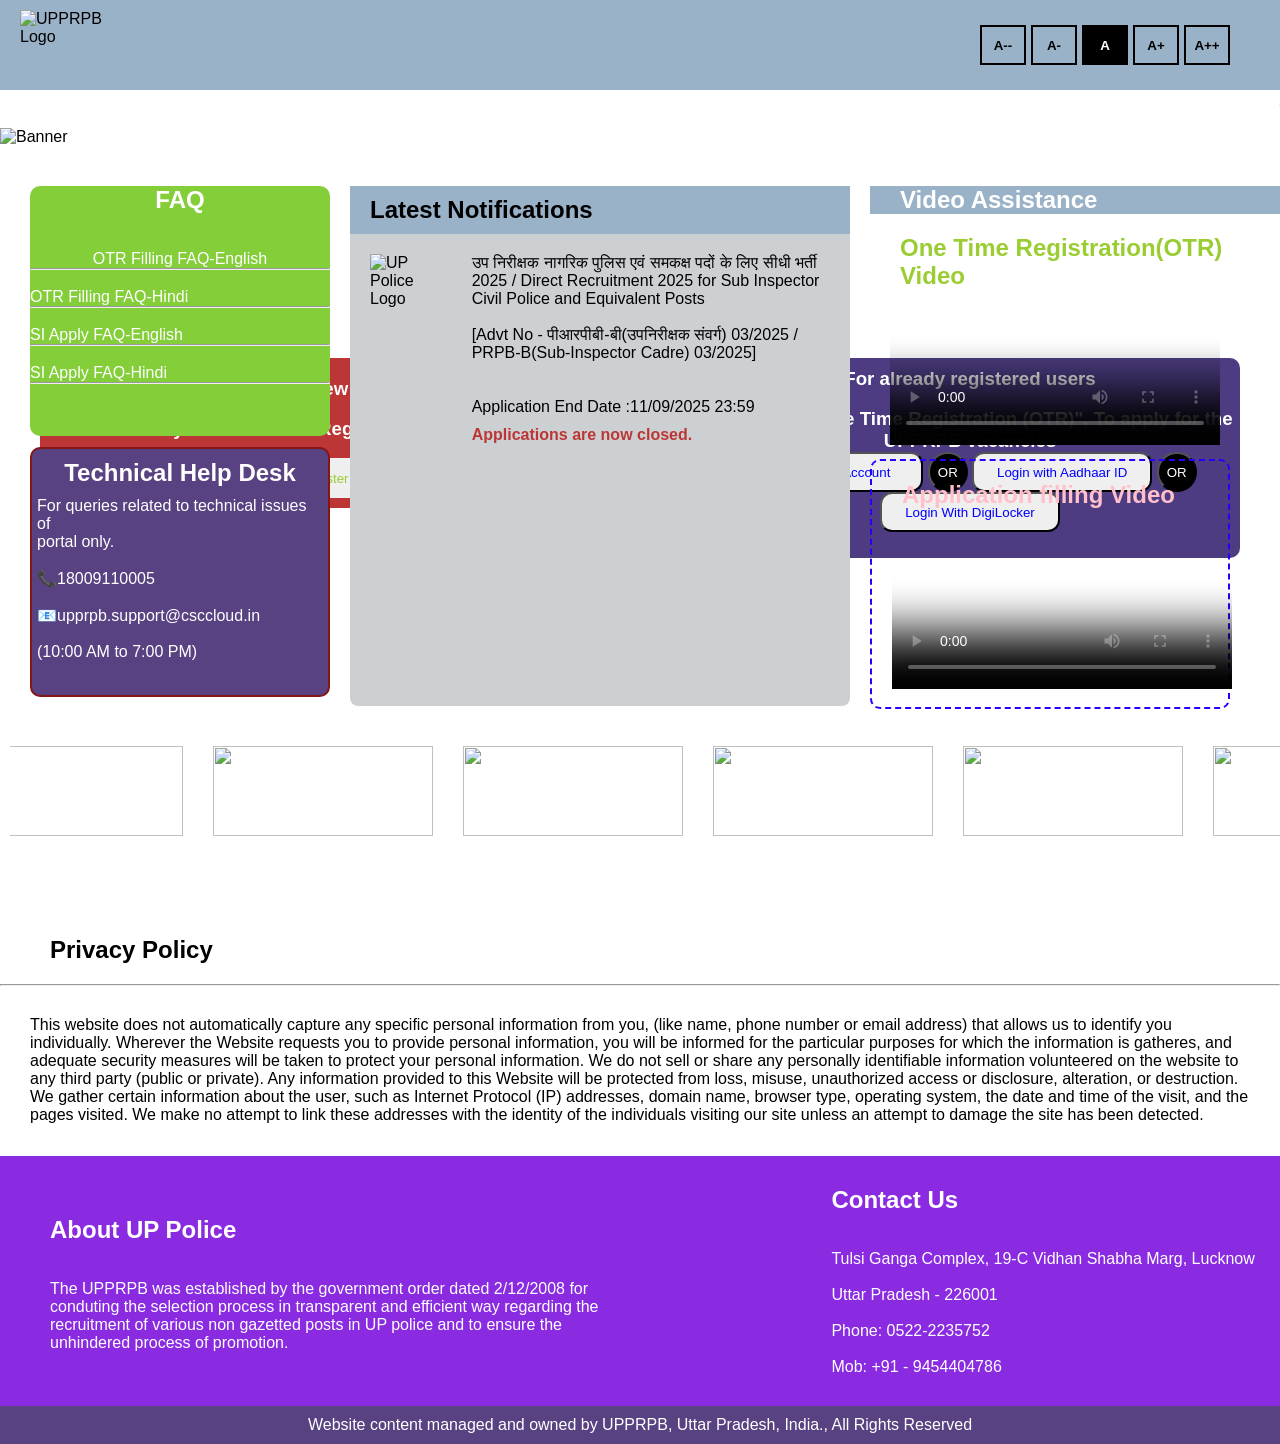
==== index.html @ 92efa222 "Rename to index.html for Vercel" ====
<!DOCTYPE html>
<html lang="en">
<head>
    <meta charset="UTF-8">
    <meta name="viewport" content="width=device-width, initial-scale=1.0">
    <title>UPPRPB - UP Police Recruitment and Promotion Board</title>
    <link rel="stylesheet" href="style.css">
</head>
<body>
    <header>
        <div class="uplog"><img src="https://www.upprpb.in/assets/images/UPPRPB_Logo.png" alt="UPPRPB Logo"></div>
        <div class="bottom">
            <button data-size="dec2">A--</button>
            <button data-size="dec">A-</button>
            <button data-size="reset" style="background-color: black; color: white;">A</button>
            <button data-size="inc">A+</button>
            <button data-size="inc2">A++</button>
        </div>
    </header>

    <div class="marquee">
        <p>वर्तमान में, सब-इंस्पेक्टर सिविल पुलिस एवं समकक्ष पदों के लिए सीधी भर्ती 2025 चालू है। Currently, Direct Recruitment 2025 for Sub Inspector Civil Police and Equivalent Posts is live.</p>
    </div>

    <!-- background img -->
    <div class="backgroundimg">
        <img height="458px" width="100%" src="https://www.upprpb.in/assets/images/banner_bg_img.jpg" alt="Banner">
        <div class="leftbuttom">
            <h3>For new users</h3><br>
            <h3>Create your "One Time Registration (OTR)" account</h3><br>
            <a href="https://www.upprpb.in/#/auth/register"><button class="leftb">Register Here</button></a>
        </div>
        <div class="rightbuttom">
            <h3 style="padding-top: 10px;">For already registered users</h3><br>
            <h3>Login after "One Time Registration (OTR)", To apply for the UPPRPB vacancies</h3>
            <div id="sachin">
                <button class="b1">Login With Account</button>
                <button class="b2">OR</button>
                <button class="b1">Login with Aadhaar ID</button>
                <button class="b2">OR</button>
                <button class="b1">Login With DigiLocker</button>
            </div>
        </div>
    </div>

    <section id="security">
        <div class="section">
            <div class="scroll">
                <h2>FAQ</h2><br><br>
                <p>OTR Filling FAQ-English</p><hr><br>
                <p style="text-align: left;">OTR Filling FAQ-Hindi</p><hr><br>
                <p style="text-align: left;">SI Apply FAQ-English</p><hr><br>
                <p style="text-align: left;">SI Apply FAQ-Hindi</p><hr><br>
            </div>
            <div class="section2">
                <h2 style="text-align: center;">Technical Help Desk</h2>
                <p style="margin-top: 10px;">For queries related to technical issues of <br>portal only.<br><br>
                    📞18009110005<br><br>
                    📧upprpb.support@csccloud.in<br><br>
                    (10:00 AM to 7:00 PM)</p>
            </div>
        </div>

        <div class="section3">
            <h2>Latest Notifications</h2>
            <div>
                <img style="width: 100px; height: 100px;" src="https://www.upprpb.in/assets/images/UP_P_Logo.png" alt="UP Police Logo">
                <div class="img">
                    <p style="color: black;">उप निरीक्षक नागरिक पुलिस एवं समकक्ष पदों के लिए सीधी भर्ती 2025 / Direct
                        Recruitment 2025 for Sub Inspector Civil Police and Equivalent Posts
                        <br><br>[Advt No - पीआरपीबी-बी(उपनिरीक्षक संवर्ग) 03/2025 / PRPB-B(Sub-Inspector Cadre) 03/2025]<br><br><br>
                        Application End Date :11/09/2025 23:59</p>
                </div>
            </div>
        </div>

        <div>
            <div class="video1">
                <h2 class="v1">Video Assistance</h2>
                <h2 class="v2">One Time Registration(OTR) Video</h2>
                <video controls poster="./ggt.png" class="v3">
                    <source src="./sachin.mp4">
                </video>
            </div>

            <div class="vi1">
                <h2>Application filling Video</h2>
                <video controls poster="./ggt.png">
                    <source src="./sachin.mp4">
                </video>
            </div>
        </div>
    </section>

    <div id="imgbhandara">
        <div><img style="width: 220px; height: 90px;" src="https://www.upprpb.in/assets/images/other_img_02.png" alt=""></div>
        <div><img style="width: 220px; height: 90px;" src="https://www.upprpb.in/assets/images/other_img_05.png" alt=""></div>
        <div><img style="width: 220px; height: 90px;" src="https://www.upprpb.in/assets/images/UPGovt.png" alt=""></div>
        <div><img style="width: 220px; height: 90px;" src="https://www.upprpb.in/assets/images/other_img_01.png" alt=""></div>
        <div><img style="width: 220px; height: 90px;" src="https://www.upprpb.in/assets/images/other_img_04.png" alt=""></div>
        <div><img style="width: 220px; height: 90px;" src="https://www.upprpb.in/assets/images/upprpb.png" alt=""></div>
    </div>

    <div class="privacy">
        <h2>Privacy Policy</h2>
    </div>
    <hr>
    <div class="textl">
        <p>This website does not automatically capture any specific personal information from you, (like name, phone number or email address) that allows us to identify you individually. Wherever the Website requests you to provide personal information, you will be informed for the particular purposes for which the information is gatheres, and adequate security measures will be taken to protect your personal information. We do not sell or share any personally identifiable information volunteered on the website to any third party (public or private). Any information provided to this Website will be protected from loss, misuse, unauthorized access or disclosure, alteration, or destruction. We gather certain information about the user, such as Internet Protocol (IP) addresses, domain name, browser type, operating system, the date and time of the visit, and the pages visited. We make no attempt to link these addresses with the identity of the individuals visiting our site unless an attempt to damage the site has been detected.</p>
    </div>

    <footer id="footer">
        <div class="footer1">
            <h2>About UP Police</h2><br><br>
            <p>The UPPRPB was established by the government order dated 2/12/2008 for conduting the selection process in transparent and efficient way regarding the recruitment of various non gazetted posts in UP police and to ensure the unhindered process of promotion.</p>
        </div>
        <div class="footer2">
            <h2>Contact Us</h2><br><br>
            <p>Tulsi Ganga Complex, 19-C Vidhan Shabha Marg, Lucknow<br><br>
                Uttar Pradesh - 226001<br><br>
                Phone: 0522-2235752<br><br>
                Mob: +91 - 9454404786</p>
        </div>
    </footer>

    <p class="sss">Website content managed and owned by UPPRPB, Uttar Pradesh, India., All Rights Reserved</p>

    <button id="backToTop" aria-label="Back to top">↑</button>

    <script src="script.js"></script>
</body>
</html>
---- style.css ----
* {
    margin: 0;
    padding: 0;
    box-sizing: border-box;
}

body {
    font-family: Arial, Helvetica, sans-serif;
}

/* header */
header {
    height: 90px;
    background-color: #9ab2c7;
    display: flex;
    align-items: center;
    justify-content: space-between;
    padding: 0 20px;
}
.uplog {
    width: 90px;
    height: 70px;
    display: flex;
    margin: 5px 0px 6px;
}
.uplog img {
    max-width: 100%;
    max-height: 100%;
    object-fit: contain;
}
.bottom {
    display: flex;
    gap: 5px;
    padding-right: 30px;
}
.bottom > button {
    height: 40px;
    width: 46px;
    border: 2px solid black;
    background-color: #9ab2c7;
    text-align: center;
    cursor: pointer;
    font-weight: bold;
}
.bottom > button:hover {
    background-color: #7d97ae;
}

/* moving text */
.marquee {
    width: 100%;
    overflow: hidden;
    white-space: nowrap;
    background: white;
    padding: 10px 0;
    position: relative;
}
.marquee p {
    display: inline-block;
    padding-left: 100%;
    animation: moveText 20s linear infinite;
    font-size: 15px;
    color: black;
}
.marquee.paused p {
    animation-play-state: paused;
}
@keyframes moveText {
    from { transform: translateX(0); }
    to { transform: translateX(-100%); }
}

/* left bottom card */
.leftbuttom {
    width: 600px;
    height: 150px;
    background-color: #bc3636;
    position: absolute;
    top: 230px;
    left: 40px;
    border-radius: 14px;
    text-align: center;
    padding: 20px 20px;
    color: white;
}
.leftb {
    width: 135px;
    height: 40px;
    border-radius: 8px;
    color: yellowgreen;
    border: none;
    cursor: pointer;
    transition: 0.3s;
}
.leftb:hover {
    background: red;
    transform: scale(1.1);
    box-shadow: 0 5px 15px rgba(0, 0, 0, 0.3);
}

.backgroundimg {
    position: relative;
}

/* right bottom card */
.rightbuttom {
    width: 540px;
    height: 200px;
    background-color: rgb(77, 60, 130);
    position: absolute;
    top: 230px;
    left: 18cm;
    border-radius: 10px;
    text-align: center;
    color: white;
}
.b1:hover {
    background: rgb(57, 57, 152);
    transform: scale(1.1);
    box-shadow: 0 5px 15px rgba(0, 0, 0, 0.3);
}
.b1 {
    width: 180px;
    height: 40px;
    border-radius: 12px;
    color: blue;
    top: 200px;
    cursor: pointer;
    transition: 0.3s;
}
.b2 {
    border-radius: 100%;
    background-color: black;
    color: white;
    height: 40px;
    width: 40px;
    position: relative;
}

/* section */
#security {
    width: 100%;
    height: 580px;
    padding-top: 40px;
    display: flex;
    gap: 20px;
    padding-left: 30px;
}
.section {
    width: 300px;
    height: 250px;
    background-color: #83ce39;
    border-radius: 10px;
    text-align: center;
    color: white;
}
.section2 {
    width: 300px;
    height: 250px;
    background-color: #584281;
    border: 2px solid rgb(134, 21, 21);
    border-radius: 10px;
    margin-top: 45px;
    text-align: left;
    padding: 10px 5px;
    color: white;
}
.section3 {
    width: 500px;
    height: 520px;
    border: none;
    border-radius: 8px;
    gap: 20px;
    background-color: rgb(204, 208, 210);
}
.section3 > h2 {
    background-color: #9ab2c7;
    padding: 10px 20px;
}
.section3 > div {
    display: flex;
    gap: 30px;
    margin: 20px 20px;
}
.img {
    width: 500px;
    height: 300px;
    color: black;
}
.video {
    height: 250px;
    border-radius: 10px;
    border: 2px solid blue;
    border-style: dashed;
}
.v1 {
    background-color: #9ab2c7;
    padding-left: 30px;
    color: white;
}
.v2 {
    padding-left: 30px;
    padding-top: 20px;
    color: yellowgreen;
}
.v3 {
    width: 350px;
    height: 155px;
    padding-left: 20px;
}
.vi1 {
    width: 360px;
    height: 250px;
    border-radius: 10px;
    margin-top: 10px;
    border: 2px solid rgb(38, 0, 255);
    border-style: dashed;
}
.vi1 > h2 {
    padding-left: 30px;
    padding-top: 20px;
    color: pink;
}
.vi1 > video {
    width: 360px;
    height: 180px;
    padding-left: 20px;
    padding-top: 20px;
}

#imgbhandara {
    display: flex;
    gap: 20px;
    margin: 20px 10px;
    width: 100%;
    height: 100px;
    overflow-x: scroll;
    scrollbar-width: none;
}
#imgbhandara > div {
    width: 230px;
    height: 100px;
    flex-shrink: 0;
}

.privacy {
    padding-top: 70px;
    color: black;
    padding-left: 50px;
    padding-bottom: 20px;
}
.textl {
    height: 170px;
    padding: 30px;
}

#footer {
    width: 100%;
    height: 250px;
    background-color: blueviolet;
    display: flex;
    padding: 30px 20px;
    gap: 180px;
}
.footer1 {
    width: 700px;
    height: 100px;
    color: white;
    padding: 30px;
}
.footer2 {
    width: 480px;
    height: 200px;
    border: none;
    color: white;
}
.sss {
    background-color: #584281;
    color: white;
    text-align: center;
    padding: 10px 10px;
}

/* new feature: back to top button */
#backToTop {
    position: fixed;
    bottom: 25px;
    right: 25px;
    width: 46px;
    height: 46px;
    border-radius: 50%;
    border: none;
    background-color: #584281;
    color: white;
    font-size: 20px;
    cursor: pointer;
    display: none;
    align-items: center;
    justify-content: center;
    box-shadow: 0 4px 10px rgba(0, 0, 0, 0.3);
    transition: background-color 0.3s, transform 0.3s;
    z-index: 999;
}
#backToTop.show {
    display: flex;
}
#backToTop:hover {
    background-color: #bc3636;
    transform: translateY(-4px);
}

/* new feature: fade-in-on-scroll */
.reveal {
    opacity: 0;
    transform: translateY(25px);
    transition: opacity 0.6s ease, transform 0.6s ease;
}
.reveal.visible {
    opacity: 1;
    transform: translateY(0);
}

/* responsive tweaks so the layout survives on smaller screens */
@media (max-width: 1300px) {
    .rightbuttom {
        left: unset;
        right: 40px;
    }
}
@media (max-width: 900px) {
    .backgroundimg img {
        height: 620px;
        object-fit: cover;
    }
    .leftbuttom,
    .rightbuttom {
        width: calc(100% - 80px);
        left: 40px;
    }
    .rightbuttom {
        top: 400px;
        right: unset;
    }
    #security {
        flex-wrap: wrap;
        height: auto;
    }
}
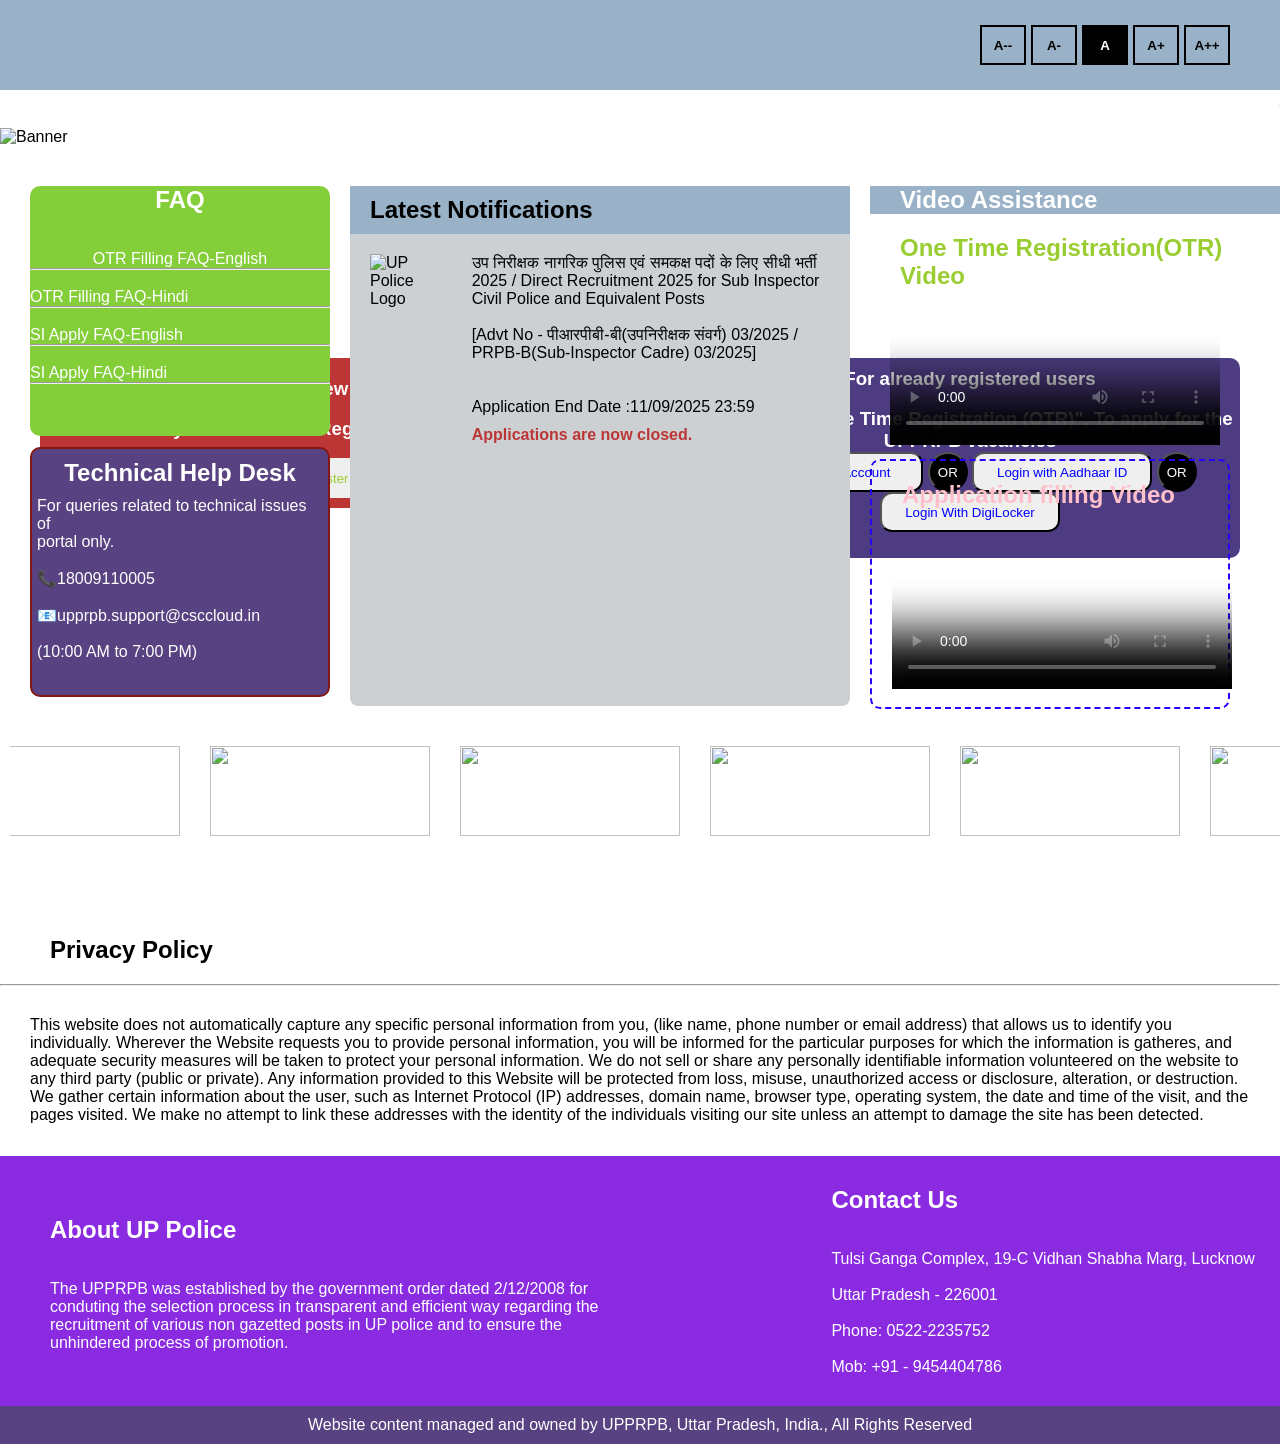
==== commit 45e654a8: "registration page" ====
--- a/index.html
+++ b/index.html
@@ -28,7 +28,7 @@
         <div class="leftbuttom">
             <h3>For new users</h3><br>
             <h3>Create your "One Time Registration (OTR)" account</h3><br>
-            <a href="https://www.upprpb.in/#/auth/register"><button class="leftb">Register Here</button></a>
+            <a href="./Registration.html"><button class="leftb">Register Here</button></a>
         </div>
         <div class="rightbuttom">
             <h3 style="padding-top: 10px;">For already registered users</h3><br>
--- a/style.css
+++ b/style.css
@@ -18,8 +18,8 @@
     padding: 0 20px;
 }
 .uplog {
-    width: 90px;
-    height: 70px;
+    width: 350px;
+    height: 450px;
     display: flex;
     margin: 5px 0px 6px;
 }
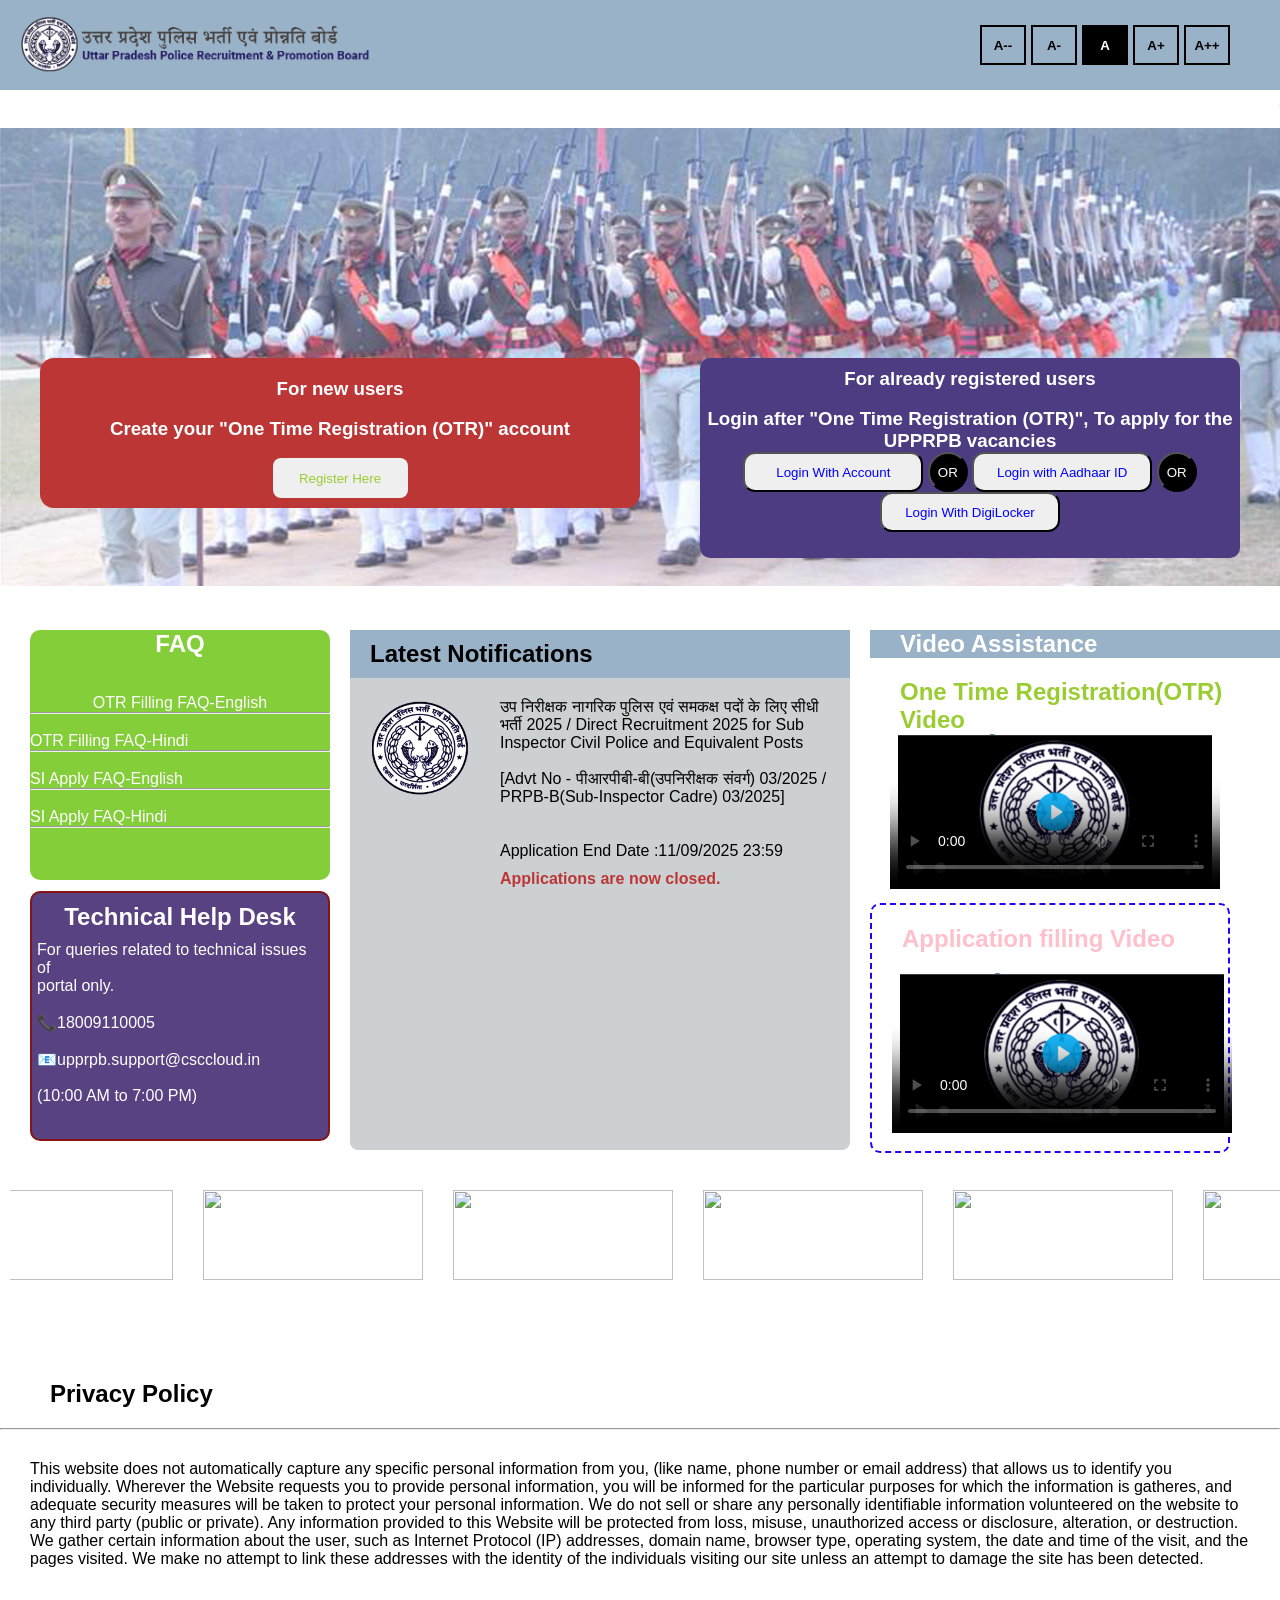
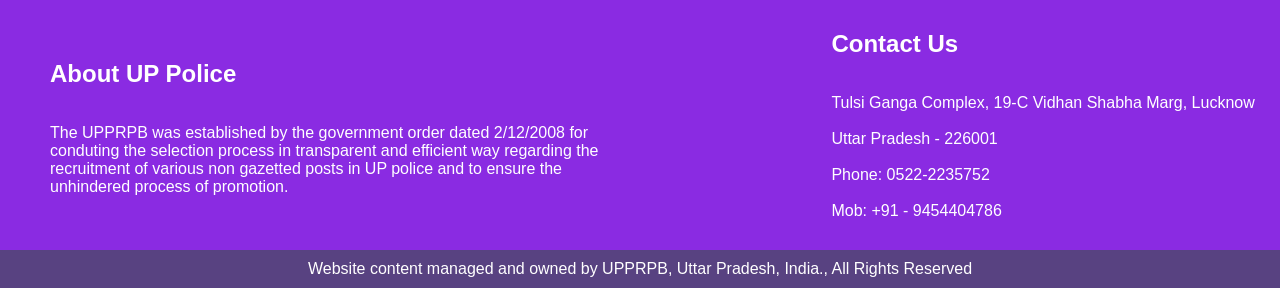
==== commit 512a0adb: "Registration Form create" ====
--- a/index.html
+++ b/index.html
@@ -4,11 +4,12 @@
     <meta charset="UTF-8">
     <meta name="viewport" content="width=device-width, initial-scale=1.0">
     <title>UPPRPB - UP Police Recruitment and Promotion Board</title>
+    <link rel="icon" type="image/png" href="./Logo/UP_P_Logo.png">
     <link rel="stylesheet" href="style.css">
 </head>
 <body>
     <header>
-        <div class="uplog"><img src="https://www.upprpb.in/assets/images/UPPRPB_Logo.png" alt="UPPRPB Logo"></div>
+        <div class="uplog"><img src="./Logo/UPPRPB_Logo.png" alt="UPPRPB Logo"></div>
         <div class="bottom">
             <button data-size="dec2">A--</button>
             <button data-size="dec">A-</button>
@@ -24,7 +25,7 @@
 
     <!-- background img -->
     <div class="backgroundimg">
-        <img height="458px" width="100%" src="https://www.upprpb.in/assets/images/banner_bg_img.jpg" alt="Banner">
+        <img height="458px" width="100%" src="./Logo/banner_bg_img.jpg" alt="Banner">
         <div class="leftbuttom">
             <h3>For new users</h3><br>
             <h3>Create your "One Time Registration (OTR)" account</h3><br>
@@ -64,7 +65,7 @@
         <div class="section3">
             <h2>Latest Notifications</h2>
             <div>
-                <img style="width: 100px; height: 100px;" src="https://www.upprpb.in/assets/images/UP_P_Logo.png" alt="UP Police Logo">
+                <img style="width: 100px; height: 100px;" src="./Logo/UP_P_Logo.png" alt="UP Police Logo">
                 <div class="img">
                     <p style="color: black;">उप निरीक्षक नागरिक पुलिस एवं समकक्ष पदों के लिए सीधी भर्ती 2025 / Direct
                         Recruitment 2025 for Sub Inspector Civil Police and Equivalent Posts
@@ -78,15 +79,15 @@
             <div class="video1">
                 <h2 class="v1">Video Assistance</h2>
                 <h2 class="v2">One Time Registration(OTR) Video</h2>
-                <video controls poster="./ggt.png" class="v3">
-                    <source src="./sachin.mp4">
+                <video controls poster="./Logo/videoImage.png" class="v3">
+                    <source src="./Logo/OTR_UPPRPB-final-18-june.mp4">
                 </video>
             </div>
 
             <div class="vi1">
                 <h2>Application filling Video</h2>
-                <video controls poster="./ggt.png">
-                    <source src="./sachin.mp4">
+                <video controls poster="./Logo/videoImage.png">
+                    <source src="./Logo/apply 1.mp4">
                 </video>
             </div>
         </div>
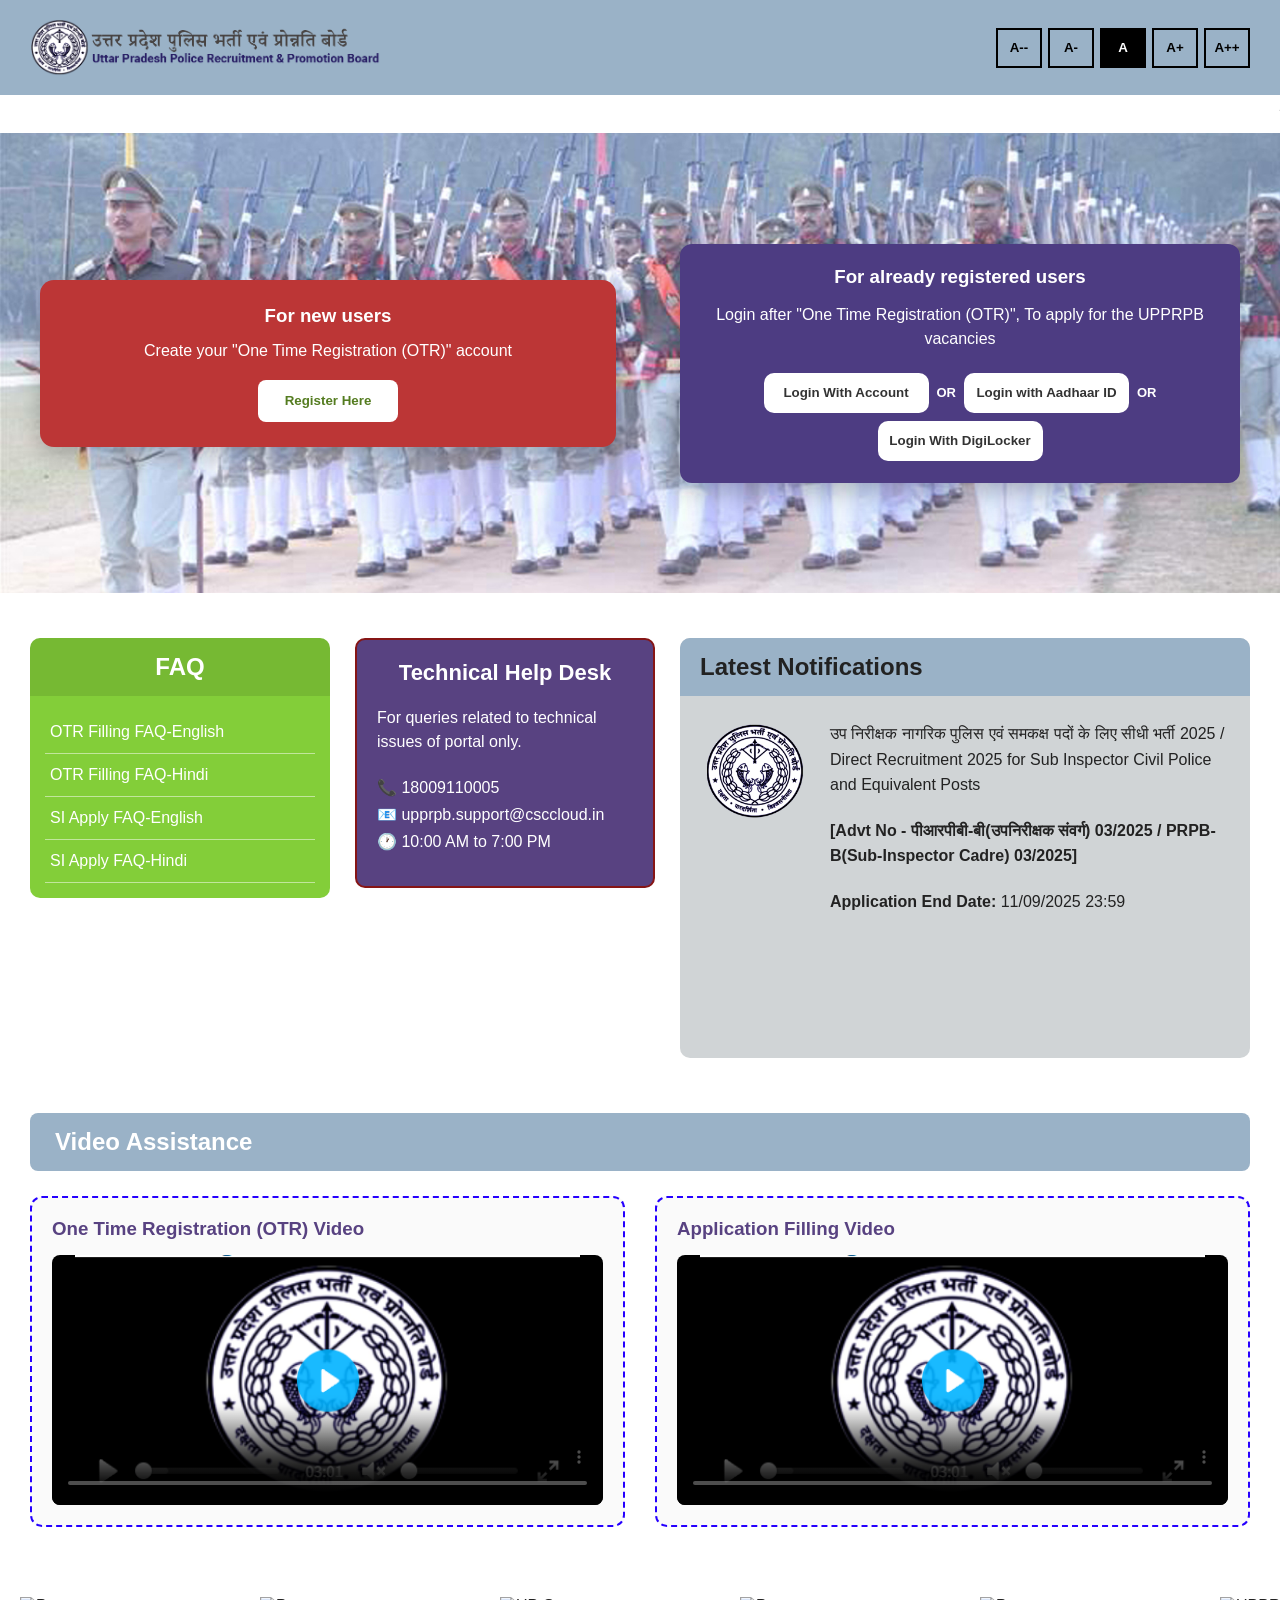
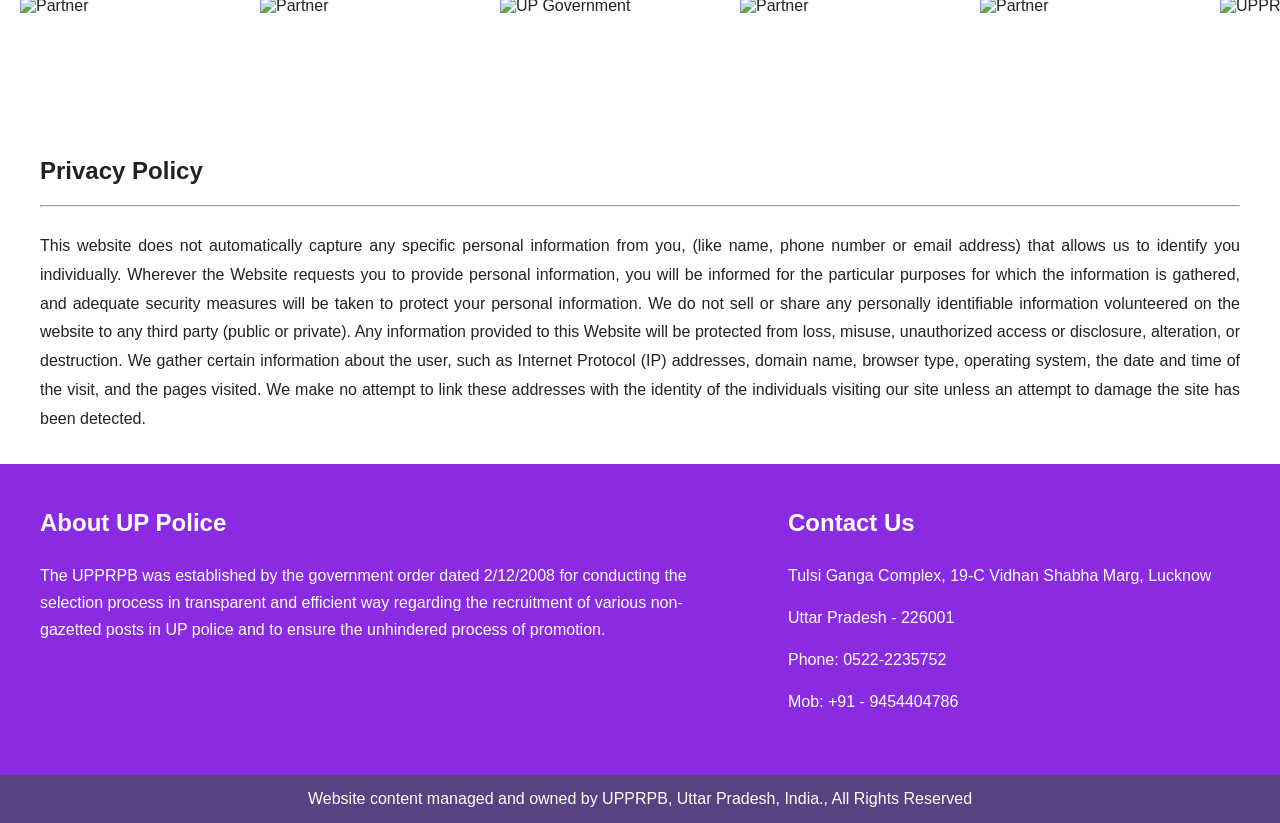
==== commit 58ca2113: "Responsive" ====
--- a/index.html
+++ b/index.html
@@ -3,131 +3,405 @@
 <head>
     <meta charset="UTF-8">
     <meta name="viewport" content="width=device-width, initial-scale=1.0">
+
     <title>UPPRPB - UP Police Recruitment and Promotion Board</title>
+
     <link rel="icon" type="image/png" href="./Logo/UP_P_Logo.png">
     <link rel="stylesheet" href="style.css">
 </head>
+
 <body>
-    <header>
-        <div class="uplog"><img src="./Logo/UPPRPB_Logo.png" alt="UPPRPB Logo"></div>
-        <div class="bottom">
+
+
+    <header class="header">
+
+        <div class="uplog">
+            <img src="./Logo/UPPRPB_Logo.png" alt="UPPRPB Logo">
+        </div>
+
+        <div class="font-controls">
             <button data-size="dec2">A--</button>
             <button data-size="dec">A-</button>
-            <button data-size="reset" style="background-color: black; color: white;">A</button>
+            <button data-size="reset" class="active">A</button>
             <button data-size="inc">A+</button>
             <button data-size="inc2">A++</button>
         </div>
+
     </header>
 
+
+
     <div class="marquee">
-        <p>वर्तमान में, सब-इंस्पेक्टर सिविल पुलिस एवं समकक्ष पदों के लिए सीधी भर्ती 2025 चालू है। Currently, Direct Recruitment 2025 for Sub Inspector Civil Police and Equivalent Posts is live.</p>
+        <p>
+            वर्तमान में, सब-इंस्पेक्टर सिविल पुलिस एवं समकक्ष पदों के लिए सीधी भर्ती 2025 चालू है।
+            Currently, Direct Recruitment 2025 for Sub Inspector Civil Police and Equivalent Posts is live.
+        </p>
     </div>
 
-    <!-- background img -->
-    <div class="backgroundimg">
-        <img height="458px" width="100%" src="./Logo/banner_bg_img.jpg" alt="Banner">
-        <div class="leftbuttom">
-            <h3>For new users</h3><br>
-            <h3>Create your "One Time Registration (OTR)" account</h3><br>
-            <a href="./Registration.html"><button class="leftb">Register Here</button></a>
+
+
+    <section class="hero">
+
+        <img
+            src="./Logo/banner_bg_img.jpg"
+            alt="UPPRPB Banner"
+            class="hero-image"
+        >
+
+        <div class="hero-overlay">
+
+            <!-- New Users -->
+            <div class="registration-card">
+
+                <h3>For new users</h3>
+
+                <p>
+                    Create your "One Time Registration (OTR)" account
+                </p>
+
+                <a href="./Registration.html">
+                    <button class="register-btn">
+                        Register Here
+                    </button>
+                </a>
+
+            </div>
+
+
+            <!-- Existing Users -->
+            <div class="login-card">
+
+                <h3>For already registered users</h3>
+
+                <p>
+                    Login after "One Time Registration (OTR)",
+                    To apply for the UPPRPB vacancies
+                </p>
+
+                <div class="login-buttons">
+
+                    <button class="login-btn">
+                        Login With Account
+                    </button>
+
+                    <span>OR</span>
+
+                    <button class="login-btn">
+                        Login with Aadhaar ID
+                    </button>
+
+                    <span>OR</span>
+
+                    <button class="login-btn">
+                        Login With DigiLocker
+                    </button>
+
+                </div>
+
+            </div>
+
         </div>
-        <div class="rightbuttom">
-            <h3 style="padding-top: 10px;">For already registered users</h3><br>
-            <h3>Login after "One Time Registration (OTR)", To apply for the UPPRPB vacancies</h3>
-            <div id="sachin">
-                <button class="b1">Login With Account</button>
-                <button class="b2">OR</button>
-                <button class="b1">Login with Aadhaar ID</button>
-                <button class="b2">OR</button>
-                <button class="b1">Login With DigiLocker</button>
-            </div>
+
+    </section>
+
+
+
+    <main>
+
+        <section class="information-section">
+
+            <!-- FAQ -->
+            <div class="faq-card">
+
+                <h2>FAQ</h2>
+
+                <div class="faq-list">
+
+                    <p>OTR Filling FAQ-English</p>
+                    <hr>
+
+                    <p>OTR Filling FAQ-Hindi</p>
+                    <hr>
+
+                    <p>SI Apply FAQ-English</p>
+                    <hr>
+
+                    <p>SI Apply FAQ-Hindi</p>
+                    <hr>
+
+                </div>
+
+            </div>
+
+
+
+            <div class="help-card">
+
+                <h2>Technical Help Desk</h2>
+
+                <p>
+                    For queries related to technical issues of portal only.
+                </p>
+
+                <div class="contact-info">
+                    <p>📞 18009110005</p>
+                    <p>📧 upprpb.support@csccloud.in</p>
+                    <p>🕐 10:00 AM to 7:00 PM</p>
+                </div>
+
+            </div>
+
+
+
+            <div class="notification-card">
+
+                <h2>Latest Notifications</h2>
+
+                <div class="notification-content">
+
+                    <img
+                        src="./Logo/UP_P_Logo.png"
+                        alt="UP Police Logo"
+                    >
+
+                    <div>
+                        <p>
+                            उप निरीक्षक नागरिक पुलिस एवं समकक्ष पदों के लिए
+                            सीधी भर्ती 2025 / Direct Recruitment 2025 for
+                            Sub Inspector Civil Police and Equivalent Posts
+                        </p>
+
+                        <p>
+                            <strong>
+                                [Advt No - पीआरपीबी-बी(उपनिरीक्षक संवर्ग) 03/2025 /
+                                PRPB-B(Sub-Inspector Cadre) 03/2025]
+                            </strong>
+                        </p>
+
+                        <p>
+                            <strong>
+                                Application End Date:
+                            </strong>
+                            11/09/2025 23:59
+                        </p>
+                    </div>
+
+                </div>
+
+            </div>
+
+        </section>
+
+
+
+        <section class="videos-section">
+
+            <h2 class="section-title">
+                Video Assistance
+            </h2>
+
+
+            <div class="video-grid">
+
+                <!-- OTR Video -->
+                <div class="video-card">
+
+                    <h3>
+                        One Time Registration (OTR) Video
+                    </h3>
+
+                    <video
+                        controls
+                        poster="./Logo/videoImage.png"
+                    >
+                        <source
+                            src="./Logo/OTR_UPPRPB-final-18-june.mp4"
+                            type="video/mp4"
+                        >
+
+                        Your browser does not support video.
+                    </video>
+
+                </div>
+
+
+                <!-- Application Video -->
+                <div class="video-card">
+
+                    <h3>
+                        Application Filling Video
+                    </h3>
+
+                    <video
+                        controls
+                        poster="./Logo/videoImage.png"
+                    >
+                        <source
+                            src="./Logo/apply 1.mp4"
+                            type="video/mp4"
+                        >
+
+                        Your browser does not support video.
+                    </video>
+
+                </div>
+
+            </div>
+
+        </section>
+
+
+        <section class="partners">
+
+            <div>
+                <img
+                    src="https://www.upprpb.in/assets/images/other_img_02.png"
+                    alt="Partner"
+                >
+            </div>
+
+            <div>
+                <img
+                    src="https://www.upprpb.in/assets/images/other_img_05.png"
+                    alt="Partner"
+                >
+            </div>
+
+            <div>
+                <img
+                    src="https://www.upprpb.in/assets/images/UPGovt.png"
+                    alt="UP Government"
+                >
+            </div>
+
+            <div>
+                <img
+                    src="https://www.upprpb.in/assets/images/other_img_01.png"
+                    alt="Partner"
+                >
+            </div>
+
+            <div>
+                <img
+                    src="https://www.upprpb.in/assets/images/other_img_04.png"
+                    alt="Partner"
+                >
+            </div>
+
+            <div>
+                <img
+                    src="https://www.upprpb.in/assets/images/upprpb.png"
+                    alt="UPPRPB"
+                >
+            </div>
+
+        </section>
+
+
+        <section class="privacy-section">
+
+            <h2>Privacy Policy</h2>
+
+            <hr>
+
+            <p>
+                This website does not automatically capture any specific
+                personal information from you, (like name, phone number or
+                email address) that allows us to identify you individually.
+                Wherever the Website requests you to provide personal
+                information, you will be informed for the particular
+                purposes for which the information is gathered, and adequate
+                security measures will be taken to protect your personal
+                information.
+
+                We do not sell or share any personally identifiable
+                information volunteered on the website to any third party
+                (public or private).
+
+                Any information provided to this Website will be protected
+                from loss, misuse, unauthorized access or disclosure,
+                alteration, or destruction.
+
+                We gather certain information about the user, such as
+                Internet Protocol (IP) addresses, domain name, browser type,
+                operating system, the date and time of the visit, and the
+                pages visited.
+
+                We make no attempt to link these addresses with the identity
+                of the individuals visiting our site unless an attempt to
+                damage the site has been detected.
+            </p>
+
+        </section>
+
+    </main>
+
+
+
+    <footer class="footer">
+
+        <div class="footer-about">
+
+            <h2>About UP Police</h2>
+
+            <p>
+                The UPPRPB was established by the government order dated
+                2/12/2008 for conducting the selection process in transparent
+                and efficient way regarding the recruitment of various
+                non-gazetted posts in UP police and to ensure the unhindered
+                process of promotion.
+            </p>
+
         </div>
+
+
+        <div class="footer-contact">
+
+            <h2>Contact Us</h2>
+
+            <p>
+                Tulsi Ganga Complex,
+                19-C Vidhan Shabha Marg,
+                Lucknow
+            </p>
+
+            <p>
+                Uttar Pradesh - 226001
+            </p>
+
+            <p>
+                Phone: 0522-2235752
+            </p>
+
+            <p>
+                Mob: +91 - 9454404786
+            </p>
+
+        </div>
+
+    </footer>
+
+
+
+    <div class="copyright">
+
+        Website content managed and owned by UPPRPB,
+        Uttar Pradesh, India., All Rights Reserved
+
     </div>
 
-    <section id="security">
-        <div class="section">
-            <div class="scroll">
-                <h2>FAQ</h2><br><br>
-                <p>OTR Filling FAQ-English</p><hr><br>
-                <p style="text-align: left;">OTR Filling FAQ-Hindi</p><hr><br>
-                <p style="text-align: left;">SI Apply FAQ-English</p><hr><br>
-                <p style="text-align: left;">SI Apply FAQ-Hindi</p><hr><br>
-            </div>
-            <div class="section2">
-                <h2 style="text-align: center;">Technical Help Desk</h2>
-                <p style="margin-top: 10px;">For queries related to technical issues of <br>portal only.<br><br>
-                    📞18009110005<br><br>
-                    📧upprpb.support@csccloud.in<br><br>
-                    (10:00 AM to 7:00 PM)</p>
-            </div>
-        </div>
-
-        <div class="section3">
-            <h2>Latest Notifications</h2>
-            <div>
-                <img style="width: 100px; height: 100px;" src="./Logo/UP_P_Logo.png" alt="UP Police Logo">
-                <div class="img">
-                    <p style="color: black;">उप निरीक्षक नागरिक पुलिस एवं समकक्ष पदों के लिए सीधी भर्ती 2025 / Direct
-                        Recruitment 2025 for Sub Inspector Civil Police and Equivalent Posts
-                        <br><br>[Advt No - पीआरपीबी-बी(उपनिरीक्षक संवर्ग) 03/2025 / PRPB-B(Sub-Inspector Cadre) 03/2025]<br><br><br>
-                        Application End Date :11/09/2025 23:59</p>
-                </div>
-            </div>
-        </div>
-
-        <div>
-            <div class="video1">
-                <h2 class="v1">Video Assistance</h2>
-                <h2 class="v2">One Time Registration(OTR) Video</h2>
-                <video controls poster="./Logo/videoImage.png" class="v3">
-                    <source src="./Logo/OTR_UPPRPB-final-18-june.mp4">
-                </video>
-            </div>
-
-            <div class="vi1">
-                <h2>Application filling Video</h2>
-                <video controls poster="./Logo/videoImage.png">
-                    <source src="./Logo/apply 1.mp4">
-                </video>
-            </div>
-        </div>
-    </section>
-
-    <div id="imgbhandara">
-        <div><img style="width: 220px; height: 90px;" src="https://www.upprpb.in/assets/images/other_img_02.png" alt=""></div>
-        <div><img style="width: 220px; height: 90px;" src="https://www.upprpb.in/assets/images/other_img_05.png" alt=""></div>
-        <div><img style="width: 220px; height: 90px;" src="https://www.upprpb.in/assets/images/UPGovt.png" alt=""></div>
-        <div><img style="width: 220px; height: 90px;" src="https://www.upprpb.in/assets/images/other_img_01.png" alt=""></div>
-        <div><img style="width: 220px; height: 90px;" src="https://www.upprpb.in/assets/images/other_img_04.png" alt=""></div>
-        <div><img style="width: 220px; height: 90px;" src="https://www.upprpb.in/assets/images/upprpb.png" alt=""></div>
-    </div>
-
-    <div class="privacy">
-        <h2>Privacy Policy</h2>
-    </div>
-    <hr>
-    <div class="textl">
-        <p>This website does not automatically capture any specific personal information from you, (like name, phone number or email address) that allows us to identify you individually. Wherever the Website requests you to provide personal information, you will be informed for the particular purposes for which the information is gatheres, and adequate security measures will be taken to protect your personal information. We do not sell or share any personally identifiable information volunteered on the website to any third party (public or private). Any information provided to this Website will be protected from loss, misuse, unauthorized access or disclosure, alteration, or destruction. We gather certain information about the user, such as Internet Protocol (IP) addresses, domain name, browser type, operating system, the date and time of the visit, and the pages visited. We make no attempt to link these addresses with the identity of the individuals visiting our site unless an attempt to damage the site has been detected.</p>
-    </div>
-
-    <footer id="footer">
-        <div class="footer1">
-            <h2>About UP Police</h2><br><br>
-            <p>The UPPRPB was established by the government order dated 2/12/2008 for conduting the selection process in transparent and efficient way regarding the recruitment of various non gazetted posts in UP police and to ensure the unhindered process of promotion.</p>
-        </div>
-        <div class="footer2">
-            <h2>Contact Us</h2><br><br>
-            <p>Tulsi Ganga Complex, 19-C Vidhan Shabha Marg, Lucknow<br><br>
-                Uttar Pradesh - 226001<br><br>
-                Phone: 0522-2235752<br><br>
-                Mob: +91 - 9454404786</p>
-        </div>
-    </footer>
-
-    <p class="sss">Website content managed and owned by UPPRPB, Uttar Pradesh, India., All Rights Reserved</p>
-
-    <button id="backToTop" aria-label="Back to top">↑</button>
+
+
+    <button
+        id="backToTop"
+        aria-label="Back to top"
+    >
+        ↑
+    </button>
+
 
     <script src="script.js"></script>
+
 </body>
-</html>+</html>
+
--- a/style.css
+++ b/style.css
@@ -4,345 +4,994 @@
     box-sizing: border-box;
 }
 
+html {
+    scroll-behavior: smooth;
+}
+
 body {
     font-family: Arial, Helvetica, sans-serif;
-}
-
-/* header */
-header {
-    height: 90px;
-    background-color: #9ab2c7;
+    background: #ffffff;
+    color: #222;
+    overflow-x: hidden;
+}
+
+img,
+video {
+    max-width: 100%;
+}
+
+
+.header {
+    min-height: 90px;
+    background: #9ab2c7;
+
     display: flex;
     align-items: center;
     justify-content: space-between;
-    padding: 0 20px;
-}
+
+    padding: 10px 30px;
+
+    gap: 20px;
+}
+
 .uplog {
     width: 350px;
-    height: 450px;
+    height: 75px;
+
     display: flex;
-    margin: 5px 0px 6px;
-}
+    align-items: center;
+}
+
 .uplog img {
-    max-width: 100%;
-    max-height: 100%;
+    width: 100%;
+    height: 100%;
     object-fit: contain;
-}
-.bottom {
+    object-position: left center;
+}
+
+
+
+
+.font-controls {
     display: flex;
-    gap: 5px;
-    padding-right: 30px;
-}
-.bottom > button {
+    gap: 6px;
+    flex-wrap: wrap;
+    justify-content: center;
+}
+
+.font-controls button {
+    width: 46px;
     height: 40px;
-    width: 46px;
-    border: 2px solid black;
-    background-color: #9ab2c7;
-    text-align: center;
+
+    border: 2px solid #000;
+    background: #9ab2c7;
+
+    font-weight: bold;
     cursor: pointer;
-    font-weight: bold;
-}
-.bottom > button:hover {
-    background-color: #7d97ae;
-}
-
-/* moving text */
+
+    transition: 0.25s;
+}
+
+.font-controls button:hover {
+    background: #718ba2;
+    color: white;
+}
+
+.font-controls .active {
+    background: #000;
+    color: #fff;
+}
+
+
+
+
 .marquee {
     width: 100%;
     overflow: hidden;
+
+    background: #fff;
+
+    padding: 10px 0;
+
     white-space: nowrap;
-    background: white;
-    padding: 10px 0;
-    position: relative;
-}
+}
+
 .marquee p {
     display: inline-block;
+
     padding-left: 100%;
+
     animation: moveText 20s linear infinite;
+
     font-size: 15px;
-    color: black;
-}
-.marquee.paused p {
+}
+
+.marquee:hover p {
     animation-play-state: paused;
 }
+
 @keyframes moveText {
-    from { transform: translateX(0); }
-    to { transform: translateX(-100%); }
-}
-
-/* left bottom card */
-.leftbuttom {
-    width: 600px;
-    height: 150px;
-    background-color: #bc3636;
+
+    from {
+        transform: translateX(0);
+    }
+
+    to {
+        transform: translateX(-100%);
+    }
+
+}
+
+
+
+
+.hero {
+    position: relative;
+    width: 100%;
+    min-height: 460px;
+
+    overflow: hidden;
+}
+
+.hero-image {
+    width: 100%;
+    height: 460px;
+
+    object-fit: cover;
+    display: block;
+}
+
+.hero-overlay {
     position: absolute;
-    top: 230px;
-    left: 40px;
+
+    inset: 0;
+
+    display: flex;
+    align-items: center;
+    justify-content: space-between;
+
+    gap: 30px;
+
+    padding: 40px;
+}
+
+
+/* Registration card */
+
+.registration-card {
+    width: min(600px, 48%);
+
+    min-height: 150px;
+
+    background: #bc3636;
+
     border-radius: 14px;
+
+    padding: 25px;
+
+    color: white;
+
     text-align: center;
-    padding: 20px 20px;
-    color: white;
-}
-.leftb {
-    width: 135px;
-    height: 40px;
-    border-radius: 8px;
-    color: yellowgreen;
-    border: none;
-    cursor: pointer;
-    transition: 0.3s;
-}
-.leftb:hover {
-    background: red;
-    transform: scale(1.1);
-    box-shadow: 0 5px 15px rgba(0, 0, 0, 0.3);
-}
-
-.backgroundimg {
-    position: relative;
-}
-
-/* right bottom card */
-.rightbuttom {
-    width: 540px;
-    height: 200px;
-    background-color: rgb(77, 60, 130);
-    position: absolute;
-    top: 230px;
-    left: 18cm;
-    border-radius: 10px;
-    text-align: center;
-    color: white;
-}
-.b1:hover {
-    background: rgb(57, 57, 152);
-    transform: scale(1.1);
-    box-shadow: 0 5px 15px rgba(0, 0, 0, 0.3);
-}
-.b1 {
-    width: 180px;
-    height: 40px;
-    border-radius: 12px;
-    color: blue;
-    top: 200px;
-    cursor: pointer;
-    transition: 0.3s;
-}
-.b2 {
-    border-radius: 100%;
-    background-color: black;
-    color: white;
-    height: 40px;
-    width: 40px;
-    position: relative;
-}
-
-/* section */
-#security {
-    width: 100%;
-    height: 580px;
-    padding-top: 40px;
-    display: flex;
-    gap: 20px;
-    padding-left: 30px;
-}
-.section {
-    width: 300px;
-    height: 250px;
-    background-color: #83ce39;
-    border-radius: 10px;
-    text-align: center;
-    color: white;
-}
-.section2 {
-    width: 300px;
-    height: 250px;
-    background-color: #584281;
-    border: 2px solid rgb(134, 21, 21);
-    border-radius: 10px;
-    margin-top: 45px;
-    text-align: left;
-    padding: 10px 5px;
-    color: white;
-}
-.section3 {
-    width: 500px;
-    height: 520px;
+
+    box-shadow: 0 8px 25px rgba(0, 0, 0, 0.25);
+}
+
+.registration-card h3 {
+    margin-bottom: 15px;
+}
+
+.registration-card p {
+    margin-bottom: 20px;
+}
+
+
+/* Register button */
+
+.register-btn {
+    width: 140px;
+    height: 42px;
+
     border: none;
     border-radius: 8px;
+
+    background: white;
+    color: #547c20;
+
+    font-weight: bold;
+
+    cursor: pointer;
+
+    transition: 0.3s;
+}
+
+.register-btn:hover {
+    background: #ff3333;
+    color: white;
+    transform: scale(1.06);
+}
+
+
+/* Login card */
+
+.login-card {
+    width: min(560px, 48%);
+
+    min-height: 200px;
+
+    background: rgb(77, 60, 130);
+
+    border-radius: 12px;
+
+    padding: 22px;
+
+    color: white;
+
+    text-align: center;
+
+    box-shadow: 0 8px 25px rgba(0, 0, 0, 0.25);
+}
+
+.login-card h3 {
+    margin-bottom: 15px;
+}
+
+.login-card > p {
+    margin-bottom: 22px;
+    line-height: 1.5;
+}
+
+
+/* Login buttons */
+
+.login-buttons {
+    display: flex;
+
+    align-items: center;
+    justify-content: center;
+
+    flex-wrap: wrap;
+
+    gap: 8px;
+}
+
+.login-buttons span {
+    font-weight: bold;
+    font-size: 13px;
+}
+
+.login-btn {
+    min-width: 165px;
+    height: 40px;
+
+    border: none;
+    border-radius: 10px;
+
+    background: white;
+    color: #333;
+
+    cursor: pointer;
+
+    font-weight: bold;
+
+    transition: 0.3s;
+}
+
+.login-btn:hover {
+    background: #393998;
+    color: white;
+
+    transform: translateY(-3px);
+
+    box-shadow: 0 5px 15px rgba(0, 0, 0, 0.3);
+}
+
+
+
+
+.information-section {
+
+    width: 100%;
+
+    padding: 45px 30px;
+
+    display: grid;
+
+    grid-template-columns:
+        minmax(250px, 300px)
+        minmax(250px, 300px)
+        minmax(400px, 1fr);
+
+    gap: 25px;
+
+    align-items: start;
+}
+
+
+/* FAQ */
+
+.faq-card {
+    background: #83ce39;
+
+    color: white;
+
+    border-radius: 10px;
+
+    overflow: hidden;
+
+    min-height: 250px;
+}
+
+.faq-card h2 {
+    text-align: center;
+
+    padding: 15px;
+
+    background: rgba(0, 0, 0, 0.1);
+}
+
+.faq-list {
+    padding: 15px;
+}
+
+.faq-list p {
+    padding: 12px 5px;
+
+    cursor: pointer;
+
+    transition: 0.2s;
+}
+
+.faq-list p:hover {
+    transform: translateX(5px);
+}
+
+.faq-list hr {
+    border: none;
+    border-top: 1px solid rgba(255, 255, 255, 0.5);
+}
+
+
+/* Technical help */
+
+.help-card {
+    background: #584281;
+
+    color: white;
+
+    border-radius: 10px;
+
+    padding: 20px;
+
+    min-height: 250px;
+
+    border: 2px solid rgb(134, 21, 21);
+}
+
+.help-card h2 {
+    text-align: center;
+
+    margin-bottom: 20px;
+
+    font-size: 22px;
+}
+
+.help-card > p {
+    line-height: 1.5;
+}
+
+.contact-info {
+    margin-top: 20px;
+
+    line-height: 1.7;
+}
+
+
+
+
+.notification-card {
+    background: #d0d4d6;
+
+    border-radius: 10px;
+
+    overflow: hidden;
+
+    min-height: 420px;
+}
+
+.notification-card h2 {
+    background: #9ab2c7;
+
+    padding: 15px 20px;
+}
+
+.notification-content {
+    display: flex;
+
+    gap: 25px;
+
+    padding: 25px;
+}
+
+.notification-content img {
+    width: 100px;
+    height: 100px;
+
+    object-fit: contain;
+
+    flex-shrink: 0;
+}
+
+.notification-content p {
+    line-height: 1.6;
+
+    margin-bottom: 20px;
+}
+
+
+
+
+.videos-section {
+    padding: 10px 30px 50px;
+}
+
+.section-title {
+    background: #9ab2c7;
+
+    color: white;
+
+    padding: 15px 25px;
+
+    border-radius: 8px;
+
+    margin-bottom: 25px;
+}
+
+.video-grid {
+    display: grid;
+
+    grid-template-columns: repeat(2, 1fr);
+
+    gap: 30px;
+}
+
+.video-card {
+    border: 2px dashed #2600ff;
+
+    border-radius: 12px;
+
+    padding: 20px;
+
+    background: #fafafa;
+}
+
+.video-card h3 {
+    margin-bottom: 15px;
+
+    color: #584281;
+}
+
+.video-card video {
+    width: 100%;
+
+    height: 250px;
+
+    display: block;
+
+    border-radius: 8px;
+
+    background: #000;
+}
+
+
+
+
+.partners {
+    display: flex;
+
     gap: 20px;
-    background-color: rgb(204, 208, 210);
-}
-.section3 > h2 {
-    background-color: #9ab2c7;
-    padding: 10px 20px;
-}
-.section3 > div {
+
+    padding: 20px;
+
+    width: 100%;
+
+    overflow-x: auto;
+
+    scrollbar-width: none;
+}
+
+.partners::-webkit-scrollbar {
+    display: none;
+}
+
+.partners > div {
+    flex: 0 0 220px;
+
+    height: 90px;
+
     display: flex;
-    gap: 30px;
-    margin: 20px 20px;
-}
-.img {
-    width: 500px;
-    height: 300px;
-    color: black;
-}
-.video {
-    height: 250px;
-    border-radius: 10px;
-    border: 2px solid blue;
-    border-style: dashed;
-}
-.v1 {
-    background-color: #9ab2c7;
-    padding-left: 30px;
-    color: white;
-}
-.v2 {
-    padding-left: 30px;
-    padding-top: 20px;
-    color: yellowgreen;
-}
-.v3 {
-    width: 350px;
-    height: 155px;
-    padding-left: 20px;
-}
-.vi1 {
-    width: 360px;
-    height: 250px;
-    border-radius: 10px;
-    margin-top: 10px;
-    border: 2px solid rgb(38, 0, 255);
-    border-style: dashed;
-}
-.vi1 > h2 {
-    padding-left: 30px;
-    padding-top: 20px;
-    color: pink;
-}
-.vi1 > video {
-    width: 360px;
-    height: 180px;
-    padding-left: 20px;
-    padding-top: 20px;
-}
-
-#imgbhandara {
-    display: flex;
-    gap: 20px;
-    margin: 20px 10px;
+
+    align-items: center;
+    justify-content: center;
+}
+
+.partners img {
+    width: 220px;
+    height: 90px;
+
+    object-fit: contain;
+}
+
+
+
+.privacy-section {
+    padding: 50px 40px 30px;
+}
+
+.privacy-section h2 {
+    margin-bottom: 20px;
+}
+
+.privacy-section hr {
+    margin-bottom: 25px;
+}
+
+.privacy-section p {
+    line-height: 1.8;
+
+    text-align: justify;
+}
+
+
+
+.footer {
     width: 100%;
-    height: 100px;
-    overflow-x: scroll;
-    scrollbar-width: none;
-}
-#imgbhandara > div {
-    width: 230px;
-    height: 100px;
-    flex-shrink: 0;
-}
-
-.privacy {
-    padding-top: 70px;
-    color: black;
-    padding-left: 50px;
-    padding-bottom: 20px;
-}
-.textl {
-    height: 170px;
-    padding: 30px;
-}
-
-#footer {
-    width: 100%;
-    height: 250px;
-    background-color: blueviolet;
-    display: flex;
-    padding: 30px 20px;
-    gap: 180px;
-}
-.footer1 {
-    width: 700px;
-    height: 100px;
-    color: white;
-    padding: 30px;
-}
-.footer2 {
-    width: 480px;
-    height: 200px;
-    border: none;
-    color: white;
-}
-.sss {
-    background-color: #584281;
-    color: white;
+
+    background: blueviolet;
+
+    color: white;
+
+    display: grid;
+
+    grid-template-columns: 1.5fr 1fr;
+
+    gap: 70px;
+
+    padding: 45px 40px;
+}
+
+.footer h2 {
+    margin-bottom: 25px;
+}
+
+.footer p {
+    line-height: 1.7;
+
+    margin-bottom: 15px;
+}
+
+.footer-about {
+    max-width: 750px;
+}
+
+.footer-contact {
+    max-width: 450px;
+}
+
+
+/* Copyright */
+
+.copyright {
+    background: #584281;
+
+    color: white;
+
     text-align: center;
-    padding: 10px 10px;
-}
-
-/* new feature: back to top button */
+
+    padding: 12px 20px;
+
+    line-height: 1.5;
+}
+
+
+
 #backToTop {
     position: fixed;
+
     bottom: 25px;
     right: 25px;
-    width: 46px;
-    height: 46px;
+
+    width: 48px;
+    height: 48px;
+
+    border: none;
+
     border-radius: 50%;
-    border: none;
-    background-color: #584281;
-    color: white;
-    font-size: 20px;
+
+    background: #584281;
+
+    color: white;
+
+    font-size: 22px;
+
     cursor: pointer;
+
     display: none;
+
     align-items: center;
     justify-content: center;
-    box-shadow: 0 4px 10px rgba(0, 0, 0, 0.3);
-    transition: background-color 0.3s, transform 0.3s;
+
+    box-shadow: 0 4px 12px rgba(0, 0, 0, 0.3);
+
     z-index: 999;
-}
+
+    transition: 0.3s;
+}
+
 #backToTop.show {
     display: flex;
 }
+
 #backToTop:hover {
-    background-color: #bc3636;
+    background: #bc3636;
+
     transform: translateY(-4px);
 }
 
-/* new feature: fade-in-on-scroll */
-.reveal {
-    opacity: 0;
-    transform: translateY(25px);
-    transition: opacity 0.6s ease, transform 0.6s ease;
-}
-.reveal.visible {
-    opacity: 1;
-    transform: translateY(0);
-}
-
-/* responsive tweaks so the layout survives on smaller screens */
-@media (max-width: 1300px) {
-    .rightbuttom {
-        left: unset;
-        right: 40px;
-    }
-}
-@media (max-width: 900px) {
-    .backgroundimg img {
-        height: 620px;
+
+
+
+@media (max-width: 1100px) {
+
+    .hero-overlay {
+        padding: 30px;
+    }
+
+    .registration-card,
+    .login-card {
+        width: 48%;
+    }
+
+    .information-section {
+        grid-template-columns: repeat(2, 1fr);
+    }
+
+    .notification-card {
+        grid-column: 1 / -1;
+    }
+
+    .notification-content {
+        align-items: flex-start;
+    }
+
+}
+
+
+
+
+@media (max-width: 850px) {
+
+    .header {
+        min-height: auto;
+
+        flex-direction: column;
+
+        justify-content: center;
+
+        padding: 15px;
+    }
+
+    .uplog {
+        width: 280px;
+        height: 70px;
+    }
+
+    .font-controls {
+        padding-bottom: 5px;
+    }
+
+
+    /* Hero */
+
+    .hero {
+        min-height: 700px;
+    }
+
+    .hero-image {
+        height: 700px;
+
         object-fit: cover;
     }
-    .leftbuttom,
-    .rightbuttom {
-        width: calc(100% - 80px);
-        left: 40px;
-    }
-    .rightbuttom {
-        top: 400px;
-        right: unset;
-    }
-    #security {
-        flex-wrap: wrap;
+
+    .hero-overlay {
+        flex-direction: column;
+
+        justify-content: center;
+
+        padding: 30px 20px;
+    }
+
+    .registration-card,
+    .login-card {
+        width: 100%;
+
+        max-width: 650px;
+    }
+
+
+    /* Information */
+
+    .information-section {
+        grid-template-columns: 1fr;
+    }
+
+    .notification-card {
+        grid-column: auto;
+    }
+
+
+    /* Videos */
+
+    .video-grid {
+        grid-template-columns: 1fr;
+    }
+
+
+    /* Footer */
+
+    .footer {
+        grid-template-columns: 1fr;
+
+        gap: 30px;
+    }
+
+}
+
+
+
+
+@media (max-width: 600px) {
+
+    body {
+        font-size: 14px;
+    }
+
+
+    /* Header */
+
+    .header {
+        padding: 12px 10px;
+    }
+
+    .uplog {
+        width: 230px;
+        height: 60px;
+    }
+
+    .font-controls {
+        gap: 4px;
+    }
+
+    .font-controls button {
+        width: 42px;
+        height: 36px;
+    }
+
+
+    /* Marquee */
+
+    .marquee p {
+        font-size: 13px;
+    }
+
+
+    /* Hero */
+
+    .hero {
+        min-height: 760px;
+    }
+
+    .hero-image {
+        height: 760px;
+    }
+
+    .hero-overlay {
+        padding: 20px 12px;
+
+        gap: 20px;
+    }
+
+    .registration-card,
+    .login-card {
+        width: 100%;
+
+        padding: 20px 15px;
+    }
+
+    .registration-card h3,
+    .login-card h3 {
+        font-size: 18px;
+    }
+
+    .login-buttons {
+        flex-direction: column;
+    }
+
+    .login-btn {
+        width: 100%;
+
+        min-width: 0;
+    }
+
+    .login-buttons span {
+        display: block;
+
+        margin: 2px 0;
+    }
+
+
+    /* Information */
+
+    .information-section {
+        padding: 30px 12px;
+
+        gap: 20px;
+    }
+
+    .faq-card,
+    .help-card,
+    .notification-card {
+        width: 100%;
+    }
+
+    .notification-content {
+        flex-direction: column;
+
+        align-items: center;
+
+        text-align: center;
+
+        padding: 20px 15px;
+    }
+
+    .notification-content img {
+        width: 90px;
+        height: 90px;
+    }
+
+
+    /* Videos */
+
+    .videos-section {
+        padding: 10px 12px 35px;
+    }
+
+    .section-title {
+        font-size: 20px;
+
+        padding: 12px 15px;
+    }
+
+    .video-card {
+        padding: 12px;
+    }
+
+    .video-card h3 {
+        font-size: 17px;
+    }
+
+    .video-card video {
         height: auto;
-    }
-}
+
+        min-height: 190px;
+    }
+
+
+    /* Partners */
+
+    .partners {
+        padding: 15px 10px;
+
+        gap: 12px;
+    }
+
+    .partners > div {
+        flex-basis: 190px;
+    }
+
+    .partners img {
+        width: 190px;
+        height: 80px;
+    }
+
+
+    /* Privacy */
+
+    .privacy-section {
+        padding: 35px 15px 25px;
+    }
+
+    .privacy-section h2 {
+        font-size: 22px;
+    }
+
+    .privacy-section p {
+        font-size: 14px;
+
+        line-height: 1.7;
+
+        text-align: left;
+    }
+
+
+    /* Footer */
+
+    .footer {
+        padding: 35px 18px;
+
+        gap: 25px;
+    }
+
+    .footer h2 {
+        font-size: 21px;
+
+        margin-bottom: 15px;
+    }
+
+    .footer p {
+        font-size: 14px;
+    }
+
+
+    /* Back top */
+
+    #backToTop {
+        width: 42px;
+        height: 42px;
+
+        right: 15px;
+        bottom: 15px;
+    }
+
+}
+
+
+
+
+@media (max-width: 380px) {
+
+    .uplog {
+        width: 200px;
+        height: 55px;
+    }
+
+    .font-controls button {
+        width: 38px;
+        height: 34px;
+
+        font-size: 12px;
+    }
+
+    .hero {
+        min-height: 820px;
+    }
+
+    .hero-image {
+        height: 820px;
+    }
+
+    .registration-card,
+    .login-card {
+        padding: 15px 12px;
+    }
+
+    .registration-card h3,
+    .login-card h3 {
+        font-size: 16px;
+    }
+
+    .notification-content p {
+        font-size: 13px;
+    }
+
+}
+
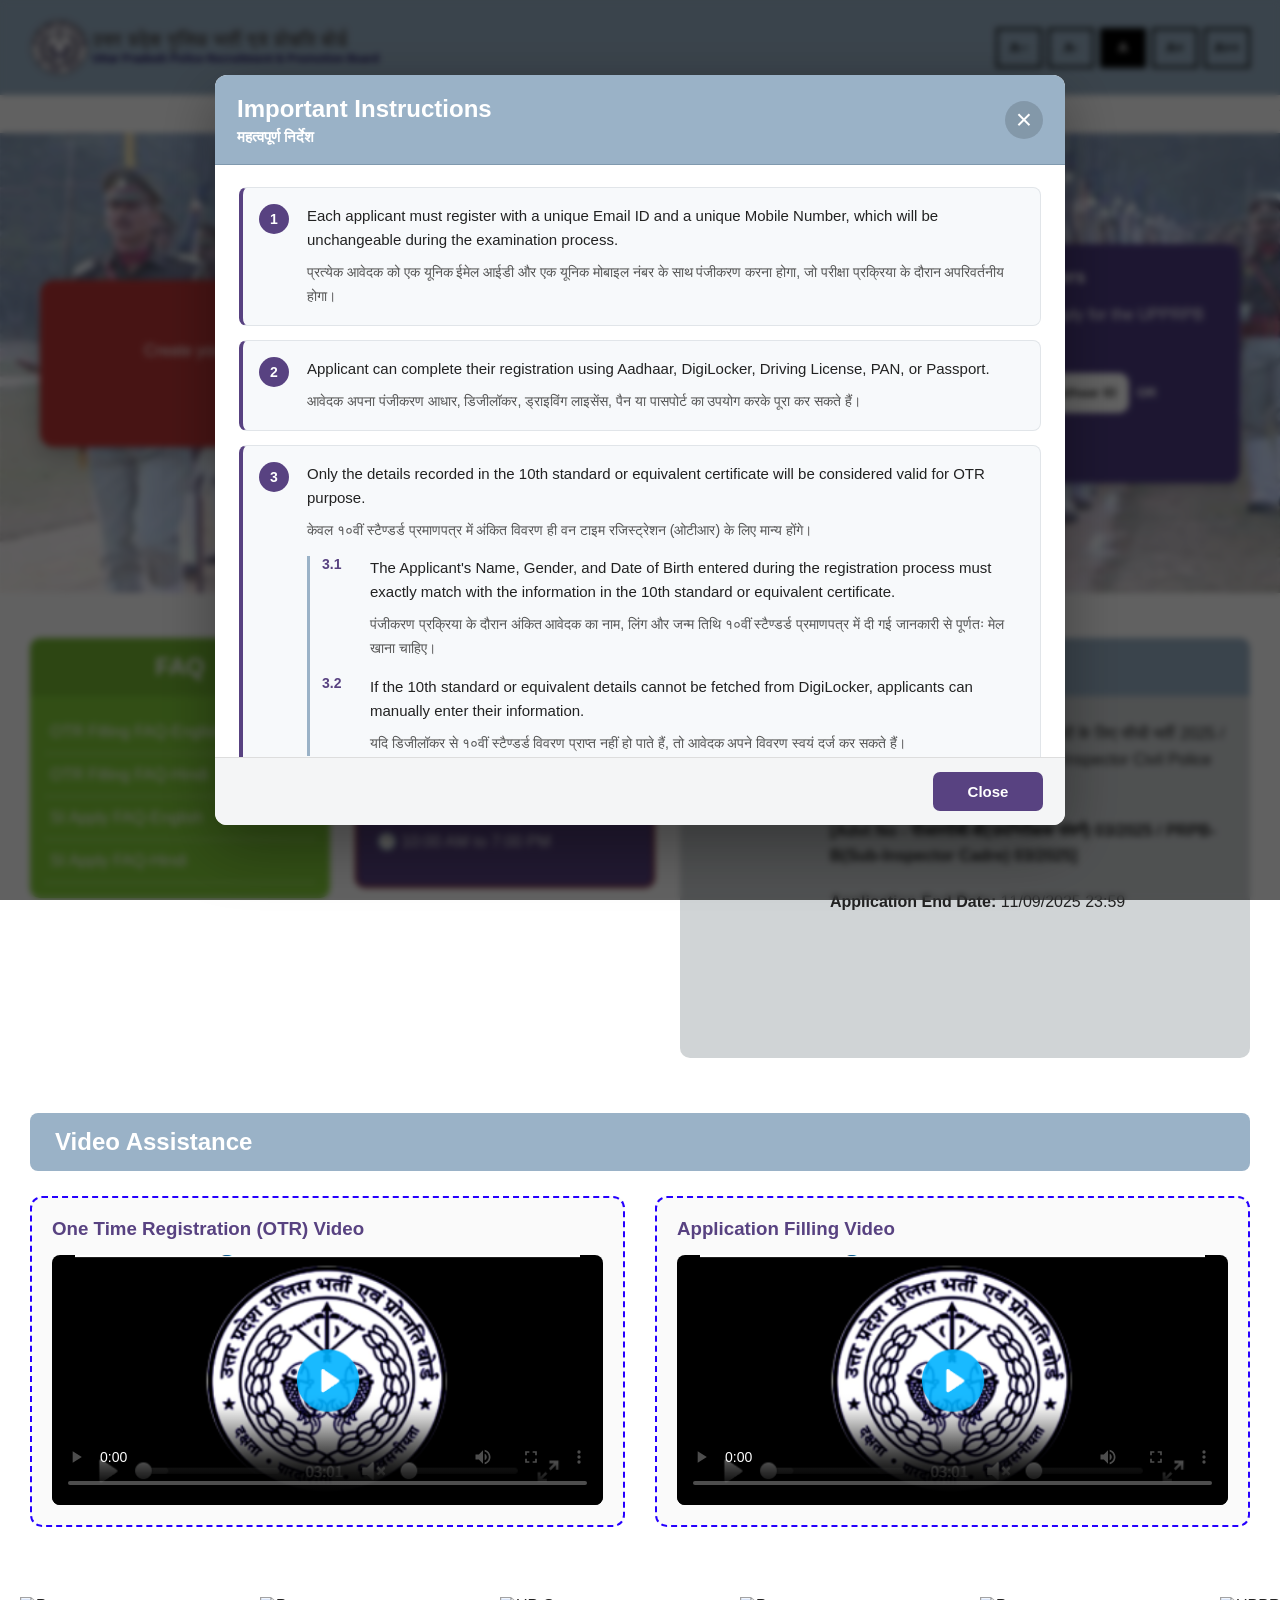
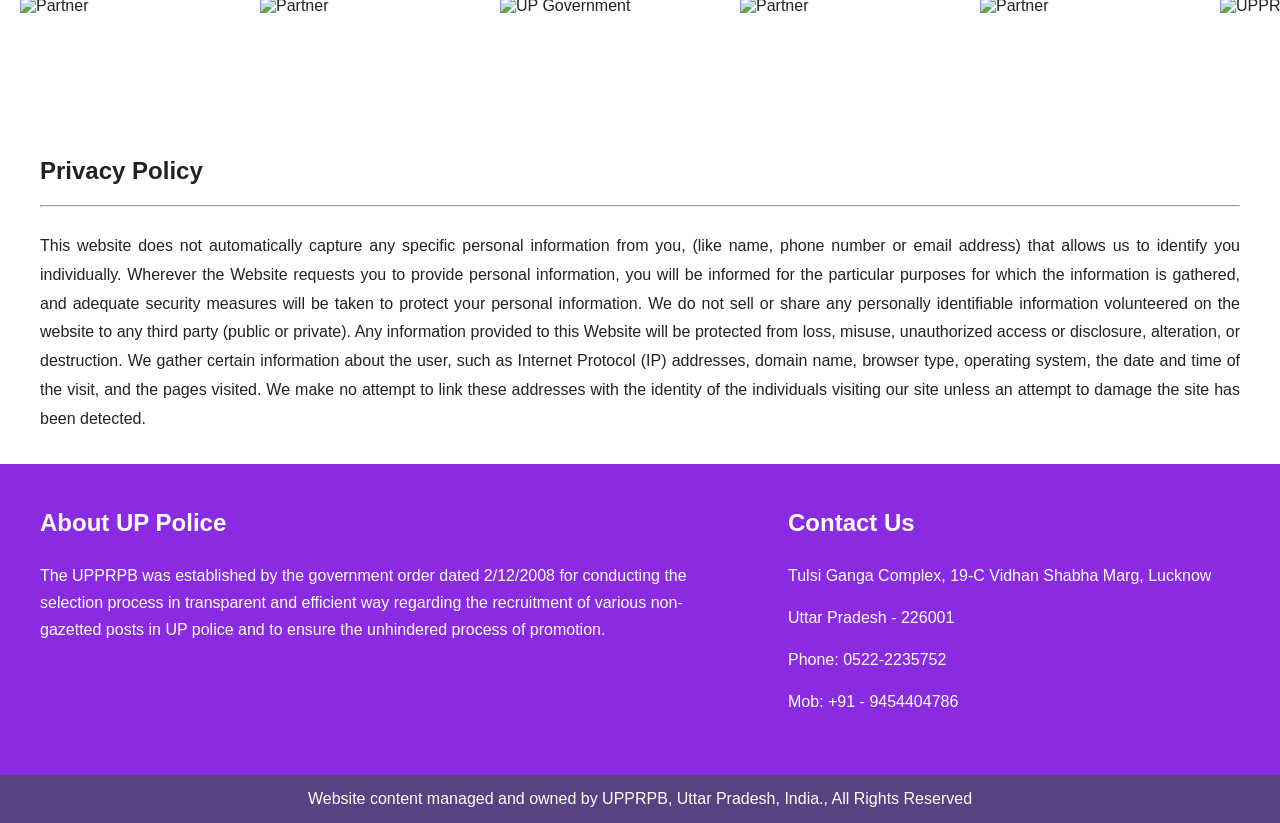
==== commit 22d25c59: "notice poup" ====
--- a/index.html
+++ b/index.html
@@ -400,6 +400,177 @@
     </button>
 
 
+<div
+    class="notice-overlay"
+    id="noticeOverlay"
+    aria-hidden="true"
+>
+    <div
+        class="notice-popup"
+        role="dialog"
+        aria-modal="true"
+        aria-labelledby="noticeTitle"
+    >
+
+        <!-- Popup Header -->
+        <div class="notice-header">
+
+            <div>
+                <h2 id="noticeTitle">
+                    Important Instructions
+                </h2>
+
+                <p>
+                    महत्वपूर्ण निर्देश
+                </p>
+            </div>
+
+            <button
+                type="button"
+                class="notice-close"
+                id="noticeClose"
+                aria-label="Close notice"
+            >
+                &times;
+            </button>
+
+        </div>
+
+
+        <!-- Popup Content -->
+        <div class="notice-content">
+
+            <div class="notice-item">
+
+                <span class="notice-number">1</span>
+
+                <div>
+                    <p class="notice-en">
+                        Each applicant must register with a unique
+                        Email ID and a unique Mobile Number, which will
+                        be unchangeable during the examination process.
+                    </p>
+
+                    <p class="notice-hi">
+                        प्रत्येक आवेदक को एक यूनिक ईमेल आईडी और एक यूनिक
+                        मोबाइल नंबर के साथ पंजीकरण करना होगा, जो परीक्षा
+                        प्रक्रिया के दौरान अपरिवर्तनीय होगा।
+                    </p>
+                </div>
+
+            </div>
+
+
+            <div class="notice-item">
+
+                <span class="notice-number">2</span>
+
+                <div>
+                    <p class="notice-en">
+                        Applicant can complete their registration using
+                        Aadhaar, DigiLocker, Driving License, PAN, or Passport.
+                    </p>
+
+                    <p class="notice-hi">
+                        आवेदक अपना पंजीकरण आधार, डिजीलॉकर, ड्राइविंग लाइसेंस,
+                        पैन या पासपोर्ट का उपयोग करके पूरा कर सकते हैं।
+                    </p>
+                </div>
+
+            </div>
+
+
+            <div class="notice-item">
+
+                <span class="notice-number">3</span>
+
+                <div>
+                    <p class="notice-en">
+                        Only the details recorded in the 10th standard
+                        or equivalent certificate will be considered
+                        valid for OTR purpose.
+                    </p>
+
+                    <p class="notice-hi">
+                        केवल १०वीं स्टैण्डर्ड प्रमाणपत्र में अंकित विवरण ही
+                        वन टाइम रजिस्ट्रेशन (ओटीआर) के लिए मान्य होंगे।
+                    </p>
+
+                    <div class="sub-notice">
+
+                        <div class="sub-item">
+
+                            <strong>3.1</strong>
+
+                            <div>
+                                <p class="notice-en">
+                                    The Applicant's Name, Gender, and Date
+                                    of Birth entered during the registration
+                                    process must exactly match with the
+                                    information in the 10th standard or
+                                    equivalent certificate.
+                                </p>
+
+                                <p class="notice-hi">
+                                    पंजीकरण प्रक्रिया के दौरान अंकित आवेदक
+                                    का नाम, लिंग और जन्म तिथि १०वीं स्टैण्डर्ड
+                                    प्रमाणपत्र में दी गई जानकारी से पूर्णतः
+                                    मेल खाना चाहिए।
+                                </p>
+                            </div>
+
+                        </div>
+
+
+                        <div class="sub-item">
+
+                            <strong>3.2</strong>
+
+                            <div>
+                                <p class="notice-en">
+                                    If the 10th standard or equivalent
+                                    details cannot be fetched from DigiLocker,
+                                    applicants can manually enter their
+                                    information.
+                                </p>
+
+                                <p class="notice-hi">
+                                    यदि डिजीलॉकर से १०वीं स्टैण्डर्ड विवरण
+                                    प्राप्त नहीं हो पाते हैं, तो आवेदक अपने
+                                    विवरण स्वयं दर्ज कर सकते हैं।
+                                </p>
+                            </div>
+
+                        </div>
+
+                    </div>
+
+                </div>
+
+            </div>
+
+        </div>
+
+
+        <!-- Popup Footer -->
+        <div class="notice-footer">
+
+            <button
+                type="button"
+                class="notice-close-btn"
+                id="noticeCloseBtn"
+            >
+                Close
+            </button>
+
+        </div>
+
+    </div>
+</div>
+
+
+
+
     <script src="script.js"></script>
 
 </body>
--- a/style.css
+++ b/style.css
@@ -995,3 +995,552 @@
 
 }
 
+
+.notice-overlay {
+    position: fixed;
+
+    inset: 0;
+
+    width: 100%;
+    height: 100%;
+
+    z-index: 99999;
+
+    display: none;
+
+    align-items: center;
+    justify-content: center;
+
+    padding: 20px;
+
+    background: rgba(0, 0, 0, 0.62);
+
+    backdrop-filter: blur(3px);
+}
+
+
+/* Popup visible */
+
+.notice-overlay.show {
+    display: flex;
+}
+
+
+/* =========================================================
+   POPUP BOX
+========================================================= */
+
+.notice-popup {
+    width: min(850px, 100%);
+
+    max-height: min(88vh, 750px);
+
+    display: flex;
+    flex-direction: column;
+
+    background: #ffffff;
+
+    border-radius: 12px;
+
+    overflow: hidden;
+
+    box-shadow:
+        0 20px 60px rgba(0, 0, 0, 0.35);
+
+    animation: noticePopupOpen 0.25s ease;
+}
+
+
+/* =========================================================
+   POPUP ANIMATION
+========================================================= */
+
+@keyframes noticePopupOpen {
+
+    from {
+        opacity: 0;
+        transform: translateY(20px) scale(0.96);
+    }
+
+    to {
+        opacity: 1;
+        transform: translateY(0) scale(1);
+    }
+
+}
+
+
+/* =========================================================
+   POPUP HEADER
+========================================================= */
+
+.notice-header {
+    flex-shrink: 0;
+
+    display: flex;
+
+    align-items: center;
+    justify-content: space-between;
+
+    gap: 15px;
+
+    padding: 18px 22px;
+
+    background: #9ab2c7;
+
+    border-bottom: 1px solid #8099ae;
+}
+
+
+.notice-header h2 {
+    margin: 0;
+
+    color: #ffffff;
+
+    font-size: 24px;
+
+    line-height: 1.3;
+}
+
+
+.notice-header p {
+    margin: 4px 0 0;
+
+    color: #ffffff;
+
+    font-size: 15px;
+
+    font-weight: 600;
+}
+
+
+/* =========================================================
+   CLOSE ICON
+========================================================= */
+
+.notice-close {
+    flex-shrink: 0;
+
+    width: 38px;
+    height: 38px;
+
+    display: flex;
+
+    align-items: center;
+    justify-content: center;
+
+    border: none;
+
+    border-radius: 50%;
+
+    background: rgba(0, 0, 0, 0.15);
+
+    color: #ffffff;
+
+    font-size: 28px;
+
+    line-height: 1;
+
+    cursor: pointer;
+
+    transition:
+        background 0.2s ease,
+        transform 0.2s ease;
+}
+
+
+.notice-close:hover {
+    background: #bc3636;
+
+    transform: rotate(90deg);
+}
+
+
+/* =========================================================
+   POPUP CONTENT
+========================================================= */
+
+.notice-content {
+    flex: 1;
+
+    overflow-y: auto;
+
+    padding: 22px 24px;
+
+    scrollbar-width: thin;
+
+    scrollbar-color: #9ab2c7 #eeeeee;
+}
+
+
+/* Chrome / Edge scrollbar */
+
+.notice-content::-webkit-scrollbar {
+    width: 7px;
+}
+
+.notice-content::-webkit-scrollbar-track {
+    background: #eeeeee;
+}
+
+.notice-content::-webkit-scrollbar-thumb {
+    background: #9ab2c7;
+
+    border-radius: 10px;
+}
+
+
+/* =========================================================
+   NOTICE ITEM
+========================================================= */
+
+.notice-item {
+    display: grid;
+
+    grid-template-columns: 34px 1fr;
+
+    gap: 14px;
+
+    padding: 16px;
+
+    margin-bottom: 14px;
+
+    background: #f7f9fb;
+
+    border: 1px solid #e1e5e9;
+
+    border-left: 4px solid #584281;
+
+    border-radius: 8px;
+}
+
+
+.notice-item:last-child {
+    margin-bottom: 0;
+}
+
+
+/* =========================================================
+   NUMBER
+========================================================= */
+
+.notice-number {
+    width: 30px;
+    height: 30px;
+
+    display: flex;
+
+    align-items: center;
+    justify-content: center;
+
+    border-radius: 50%;
+
+    background: #584281;
+
+    color: #ffffff;
+
+    font-size: 14px;
+
+    font-weight: bold;
+}
+
+
+/* =========================================================
+   TEXT
+========================================================= */
+
+.notice-en {
+    margin: 0 0 9px;
+
+    color: #222222;
+
+    font-size: 15px;
+
+    line-height: 1.6;
+}
+
+
+.notice-hi {
+    margin: 0;
+
+    color: #555555;
+
+    font-size: 14px;
+
+    line-height: 1.7;
+}
+
+
+/* =========================================================
+   SUB NOTICES
+========================================================= */
+
+.sub-notice {
+    margin-top: 14px;
+
+    padding-left: 12px;
+
+    border-left: 3px solid #9ab2c7;
+}
+
+
+.sub-item {
+    display: grid;
+
+    grid-template-columns: 38px 1fr;
+
+    gap: 10px;
+
+    margin-bottom: 14px;
+}
+
+
+.sub-item:last-child {
+    margin-bottom: 0;
+}
+
+
+.sub-item strong {
+    color: #584281;
+
+    font-size: 14px;
+}
+
+
+/* =========================================================
+   POPUP FOOTER
+========================================================= */
+
+.notice-footer {
+    flex-shrink: 0;
+
+    display: flex;
+
+    justify-content: flex-end;
+
+    padding: 14px 22px;
+
+    background: #f4f5f6;
+
+    border-top: 1px solid #dddddd;
+}
+
+
+/* =========================================================
+   CLOSE BUTTON
+========================================================= */
+
+.notice-close-btn {
+    min-width: 110px;
+
+    padding: 11px 22px;
+
+    border: none;
+
+    border-radius: 7px;
+
+    background: #584281;
+
+    color: #ffffff;
+
+    font-size: 15px;
+
+    font-weight: bold;
+
+    cursor: pointer;
+
+    transition:
+        background 0.2s ease,
+        transform 0.2s ease;
+}
+
+
+.notice-close-btn:hover {
+    background: #bc3636;
+
+    transform: translateY(-2px);
+}
+
+
+.notice-close-btn:active {
+    transform: translateY(0);
+}
+
+
+/* =========================================================
+   TABLET
+========================================================= */
+
+@media (max-width: 850px) {
+
+    .notice-overlay {
+        padding: 15px;
+    }
+
+    .notice-popup {
+        max-height: 90vh;
+    }
+
+    .notice-header {
+        padding: 16px 18px;
+    }
+
+    .notice-header h2 {
+        font-size: 21px;
+    }
+
+    .notice-content {
+        padding: 18px;
+    }
+
+}
+
+
+/* =========================================================
+   MOBILE
+========================================================= */
+
+@media (max-width: 600px) {
+
+    .notice-overlay {
+        padding: 10px;
+    }
+
+    .notice-popup {
+        width: 100%;
+
+        max-height: 92vh;
+
+        border-radius: 9px;
+    }
+
+    .notice-header {
+        padding: 14px 15px;
+    }
+
+    .notice-header h2 {
+        font-size: 18px;
+    }
+
+    .notice-header p {
+        font-size: 13px;
+    }
+
+    .notice-close {
+        width: 34px;
+        height: 34px;
+
+        font-size: 24px;
+    }
+
+    .notice-content {
+        padding: 12px;
+    }
+
+    .notice-item {
+        grid-template-columns: 28px 1fr;
+
+        gap: 10px;
+
+        padding: 12px;
+
+        margin-bottom: 10px;
+    }
+
+    .notice-number {
+        width: 27px;
+        height: 27px;
+
+        font-size: 12px;
+    }
+
+    .notice-en {
+        font-size: 13px;
+
+        line-height: 1.55;
+    }
+
+    .notice-hi {
+        font-size: 12.5px;
+
+        line-height: 1.65;
+    }
+
+    .sub-notice {
+        padding-left: 8px;
+    }
+
+    .sub-item {
+        grid-template-columns: 32px 1fr;
+
+        gap: 7px;
+    }
+
+    .sub-item strong {
+        font-size: 12px;
+    }
+
+    .notice-footer {
+        padding: 10px 12px;
+    }
+
+    .notice-close-btn {
+        width: 100%;
+
+        min-height: 44px;
+
+        font-size: 14px;
+    }
+
+}
+
+
+/* =========================================================
+   SMALL MOBILE
+========================================================= */
+
+@media (max-width: 380px) {
+
+    .notice-overlay {
+        padding: 6px;
+    }
+
+    .notice-popup {
+        max-height: 94vh;
+    }
+
+    .notice-header h2 {
+        font-size: 16px;
+    }
+
+    .notice-header p {
+        font-size: 11px;
+    }
+
+    .notice-content {
+        padding: 9px;
+    }
+
+    .notice-item {
+        padding: 10px;
+
+        grid-template-columns: 25px 1fr;
+
+        gap: 8px;
+    }
+
+    .notice-number {
+        width: 24px;
+        height: 24px;
+    }
+
+    .notice-en {
+        font-size: 12px;
+    }
+
+    .notice-hi {
+        font-size: 11.5px;
+    }
+
+}
+
